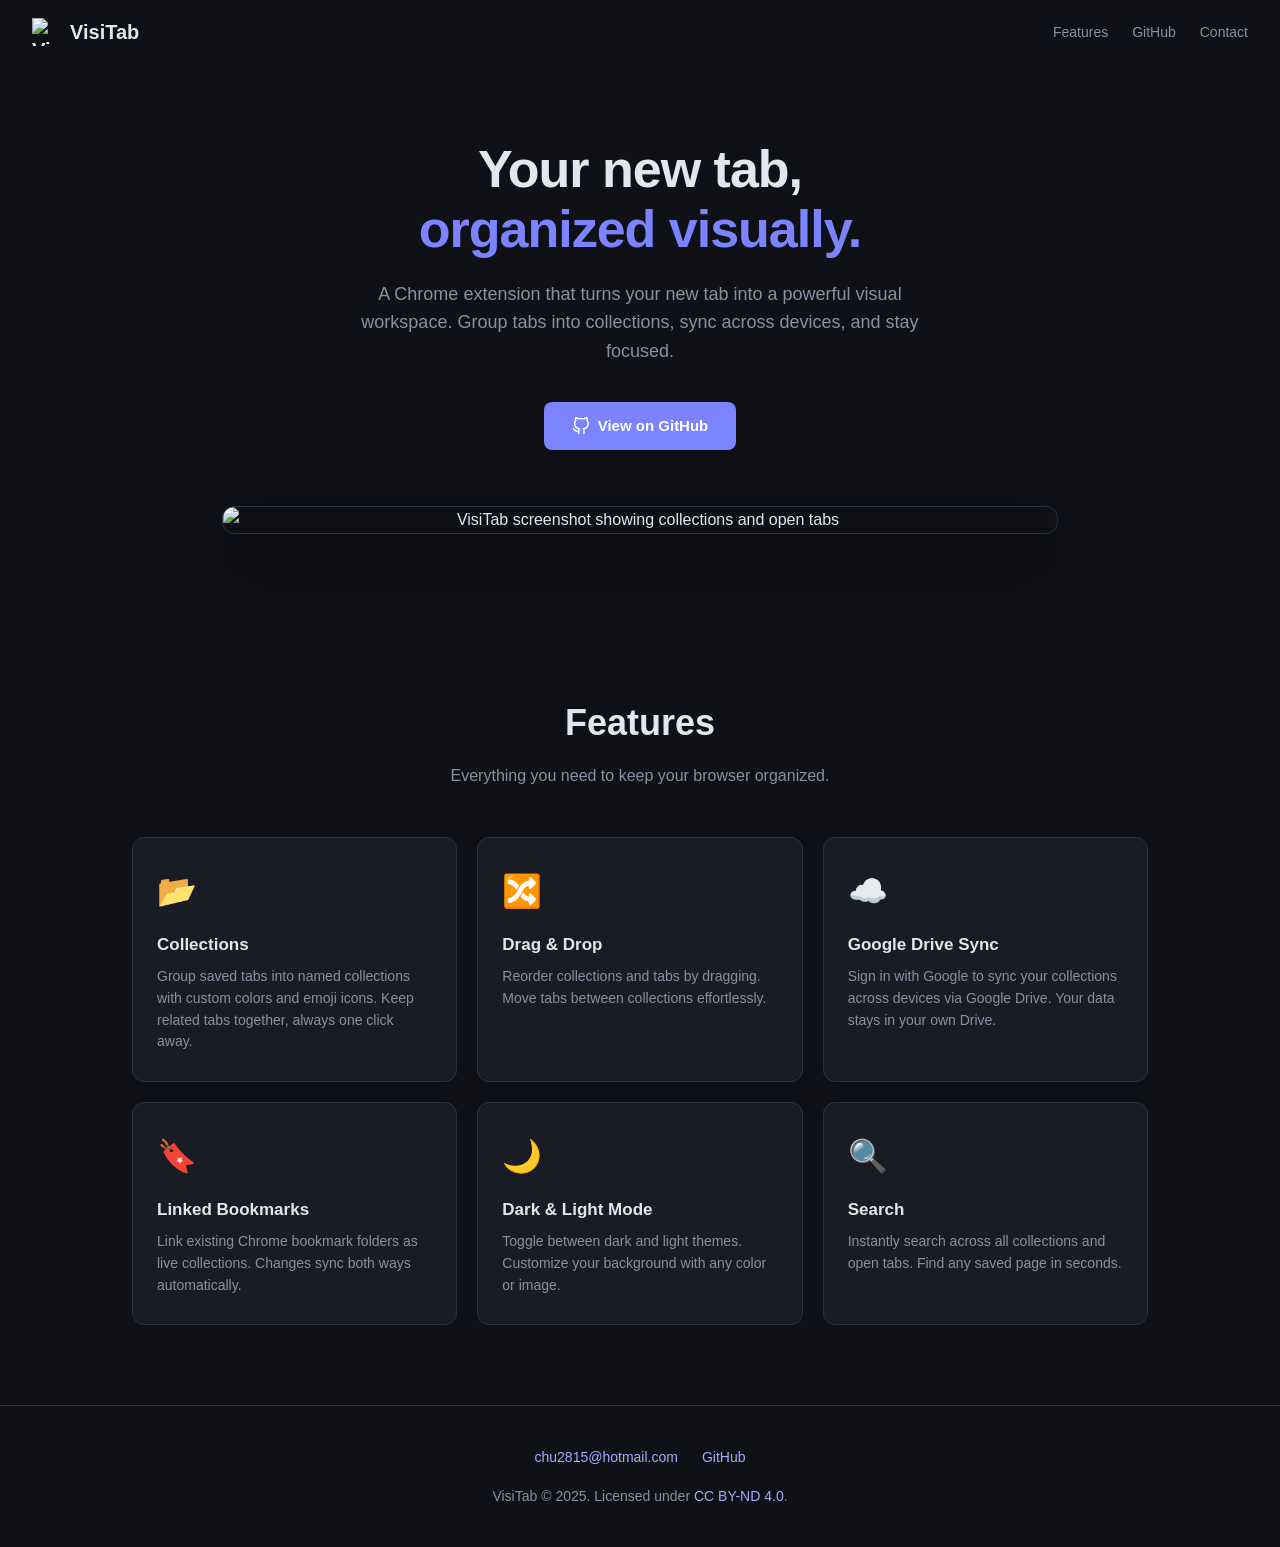
==== site/index.html @ c63e7bf8 "feat: update saveUIState to include linked collections and add index.html for main page layout" ====
<!DOCTYPE html>
<html lang="en">
<head>
  <meta charset="UTF-8">
  <meta name="viewport" content="width=device-width, initial-scale=1.0">
  <title>VisiTab — Visual Tab Manager for Chrome</title>
  <meta name="description" content="A Chrome extension that replaces your new tab page with a visual tab manager. Organize tabs into collections, sync with Google Drive, and customize your workspace.">
  <link rel="icon" type="image/png" href="../icons/icon48.png">
  <style>
    *, *::before, *::after { margin: 0; padding: 0; box-sizing: border-box; }

    :root {
      --bg: #0f1117;
      --bg-card: #1a1c25;
      --bg-card-hover: #22252f;
      --text: #e4e6ed;
      --text-muted: #8b8fa3;
      --accent: #7c83ff;
      --accent-light: #a5aaff;
      --radius: 12px;
    }

    body {
      font-family: -apple-system, BlinkMacSystemFont, 'Segoe UI', Roboto, Helvetica, Arial, sans-serif;
      background: var(--bg);
      color: var(--text);
      line-height: 1.6;
      -webkit-font-smoothing: antialiased;
    }

    /* --- Nav --- */
    nav {
      position: fixed;
      top: 0;
      width: 100%;
      padding: 16px 32px;
      display: flex;
      align-items: center;
      justify-content: space-between;
      background: rgba(15, 17, 23, .85);
      backdrop-filter: blur(12px);
      z-index: 100;
    }
    .nav-brand {
      display: flex;
      align-items: center;
      gap: 10px;
      font-size: 20px;
      font-weight: 700;
      color: var(--text);
      text-decoration: none;
    }
    .nav-brand img { width: 28px; height: 28px; }
    .nav-links { display: flex; gap: 24px; }
    .nav-links a {
      color: var(--text-muted);
      text-decoration: none;
      font-size: 14px;
      transition: color .2s;
    }
    .nav-links a:hover { color: var(--text); }

    /* --- Hero --- */
    .hero {
      padding: 140px 32px 80px;
      text-align: center;
      max-width: 900px;
      margin: 0 auto;
    }
    .hero h1 {
      font-size: 52px;
      font-weight: 800;
      line-height: 1.15;
      letter-spacing: -1px;
      margin-bottom: 20px;
    }
    .hero h1 span { color: var(--accent); }
    .hero p {
      font-size: 18px;
      color: var(--text-muted);
      max-width: 600px;
      margin: 0 auto 36px;
    }
    .hero-buttons {
      display: flex;
      gap: 14px;
      justify-content: center;
      flex-wrap: wrap;
    }
    .btn {
      display: inline-flex;
      align-items: center;
      gap: 8px;
      padding: 12px 28px;
      border-radius: 8px;
      font-size: 15px;
      font-weight: 600;
      text-decoration: none;
      transition: transform .15s, box-shadow .15s;
    }
    .btn:hover { transform: translateY(-2px); }
    .btn-primary {
      background: var(--accent);
      color: #fff;
    }
    .btn-primary:hover { box-shadow: 0 6px 24px rgba(124, 131, 255, .35); }
    .btn-secondary {
      background: var(--bg-card);
      color: var(--text);
      border: 1px solid #2e3140;
    }
    .btn-secondary:hover { background: var(--bg-card-hover); }

    .hero-screenshot {
      margin-top: 56px;
      border-radius: var(--radius);
      border: 1px solid #2e3140;
      overflow: hidden;
      box-shadow: 0 24px 80px rgba(0, 0, 0, .5);
    }
    .hero-screenshot img {
      width: 100%;
      display: block;
    }

    /* --- Features --- */
    .features {
      padding: 80px 32px;
      max-width: 1080px;
      margin: 0 auto;
    }
    .features h2 {
      text-align: center;
      font-size: 36px;
      font-weight: 700;
      margin-bottom: 12px;
    }
    .features > p {
      text-align: center;
      color: var(--text-muted);
      margin-bottom: 48px;
      font-size: 16px;
    }
    .features-grid {
      display: grid;
      grid-template-columns: repeat(3, 1fr);
      gap: 20px;
    }
    .feature-card {
      background: var(--bg-card);
      border: 1px solid #2e3140;
      border-radius: var(--radius);
      padding: 28px 24px;
      transition: border-color .2s, transform .2s;
    }
    .feature-card:hover {
      border-color: var(--accent);
      transform: translateY(-4px);
    }
    .feature-icon {
      font-size: 32px;
      margin-bottom: 14px;
      display: block;
    }
    .feature-card h3 {
      font-size: 17px;
      font-weight: 600;
      margin-bottom: 8px;
    }
    .feature-card p {
      font-size: 14px;
      color: var(--text-muted);
      line-height: 1.55;
    }

    /* --- Footer --- */
    footer {
      border-top: 1px solid #2e3140;
      padding: 40px 32px;
      text-align: center;
      color: var(--text-muted);
      font-size: 14px;
    }
    footer a {
      color: var(--accent-light);
      text-decoration: none;
    }
    footer a:hover { text-decoration: underline; }
    .footer-links {
      display: flex;
      gap: 24px;
      justify-content: center;
      margin-bottom: 16px;
    }

    /* --- Responsive --- */
    @media (max-width: 768px) {
      nav { padding: 14px 20px; }
      .hero { padding: 120px 20px 60px; }
      .hero h1 { font-size: 32px; }
      .hero p { font-size: 16px; }
      .features { padding: 60px 20px; }
      .features h2 { font-size: 28px; }
      .features-grid {
        grid-template-columns: 1fr;
        gap: 14px;
      }
      .hero-buttons { flex-direction: column; align-items: center; }
      footer { padding: 32px 20px; }
      .footer-links { flex-direction: column; gap: 12px; }
    }

    @media (min-width: 769px) and (max-width: 1024px) {
      .features-grid {
        grid-template-columns: repeat(2, 1fr);
      }
    }
  </style>
</head>
<body>

  <!-- Nav -->
  <nav>
    <a href="#" class="nav-brand">
      <img src="../icons/icon48.png" alt="VisiTab icon">
      VisiTab
    </a>
    <div class="nav-links">
      <a href="#features">Features</a>
      <a href="https://github.com/ianccy/VisiTab" target="_blank" rel="noopener">GitHub</a>
      <a href="#contact">Contact</a>
    </div>
  </nav>

  <!-- Hero -->
  <section class="hero">
    <h1>Your new tab,<br><span>organized visually.</span></h1>
    <p>A Chrome extension that turns your new tab into a powerful visual workspace. Group tabs into collections, sync across devices, and stay focused.</p>
    <div class="hero-buttons">
      <a href="https://github.com/ianccy/VisiTab" class="btn btn-primary" target="_blank" rel="noopener">
        <svg width="18" height="18" viewBox="0 0 24 24" fill="none" stroke="currentColor" stroke-width="2" stroke-linecap="round" stroke-linejoin="round"><path d="M9 19c-5 1.5-5-2.5-7-3m14 6v-3.87a3.37 3.37 0 0 0-.94-2.61c3.14-.35 6.44-1.54 6.44-7A5.44 5.44 0 0 0 20 4.77 5.07 5.07 0 0 0 19.91 1S18.73.65 16 2.48a13.38 13.38 0 0 0-7 0C6.27.65 5.09 1 5.09 1A5.07 5.07 0 0 0 5 4.77a5.44 5.44 0 0 0-1.5 3.78c0 5.42 3.3 6.61 6.44 7A3.37 3.37 0 0 0 9 18.13V22"/></svg>
        View on GitHub
      </a>
    </div>
    <div class="hero-screenshot">
      <img src="../images/demo.png" alt="VisiTab screenshot showing collections and open tabs">
    </div>
  </section>

  <!-- Features -->
  <section class="features" id="features">
    <h2>Features</h2>
    <p>Everything you need to keep your browser organized.</p>
    <div class="features-grid">
      <div class="feature-card">
        <span class="feature-icon">&#x1F4C2;</span>
        <h3>Collections</h3>
        <p>Group saved tabs into named collections with custom colors and emoji icons. Keep related tabs together, always one click away.</p>
      </div>
      <div class="feature-card">
        <span class="feature-icon">&#x1F500;</span>
        <h3>Drag &amp; Drop</h3>
        <p>Reorder collections and tabs by dragging. Move tabs between collections effortlessly.</p>
      </div>
      <div class="feature-card">
        <span class="feature-icon">&#x2601;&#xFE0F;</span>
        <h3>Google Drive Sync</h3>
        <p>Sign in with Google to sync your collections across devices via Google Drive. Your data stays in your own Drive.</p>
      </div>
      <div class="feature-card">
        <span class="feature-icon">&#x1F516;</span>
        <h3>Linked Bookmarks</h3>
        <p>Link existing Chrome bookmark folders as live collections. Changes sync both ways automatically.</p>
      </div>
      <div class="feature-card">
        <span class="feature-icon">&#x1F319;</span>
        <h3>Dark &amp; Light Mode</h3>
        <p>Toggle between dark and light themes. Customize your background with any color or image.</p>
      </div>
      <div class="feature-card">
        <span class="feature-icon">&#x1F50D;</span>
        <h3>Search</h3>
        <p>Instantly search across all collections and open tabs. Find any saved page in seconds.</p>
      </div>
    </div>
  </section>

  <!-- Footer -->
  <footer id="contact">
    <div class="footer-links">
      <a href="mailto:chu2815@hotmail.com">chu2815@hotmail.com</a>
      <a href="https://github.com/ianccy/VisiTab" target="_blank" rel="noopener">GitHub</a>
    </div>
    <p>VisiTab &copy; 2025. Licensed under <a href="https://creativecommons.org/licenses/by-nd/4.0/" target="_blank" rel="noopener">CC BY-ND 4.0</a>.</p>
  </footer>

</body>
</html>
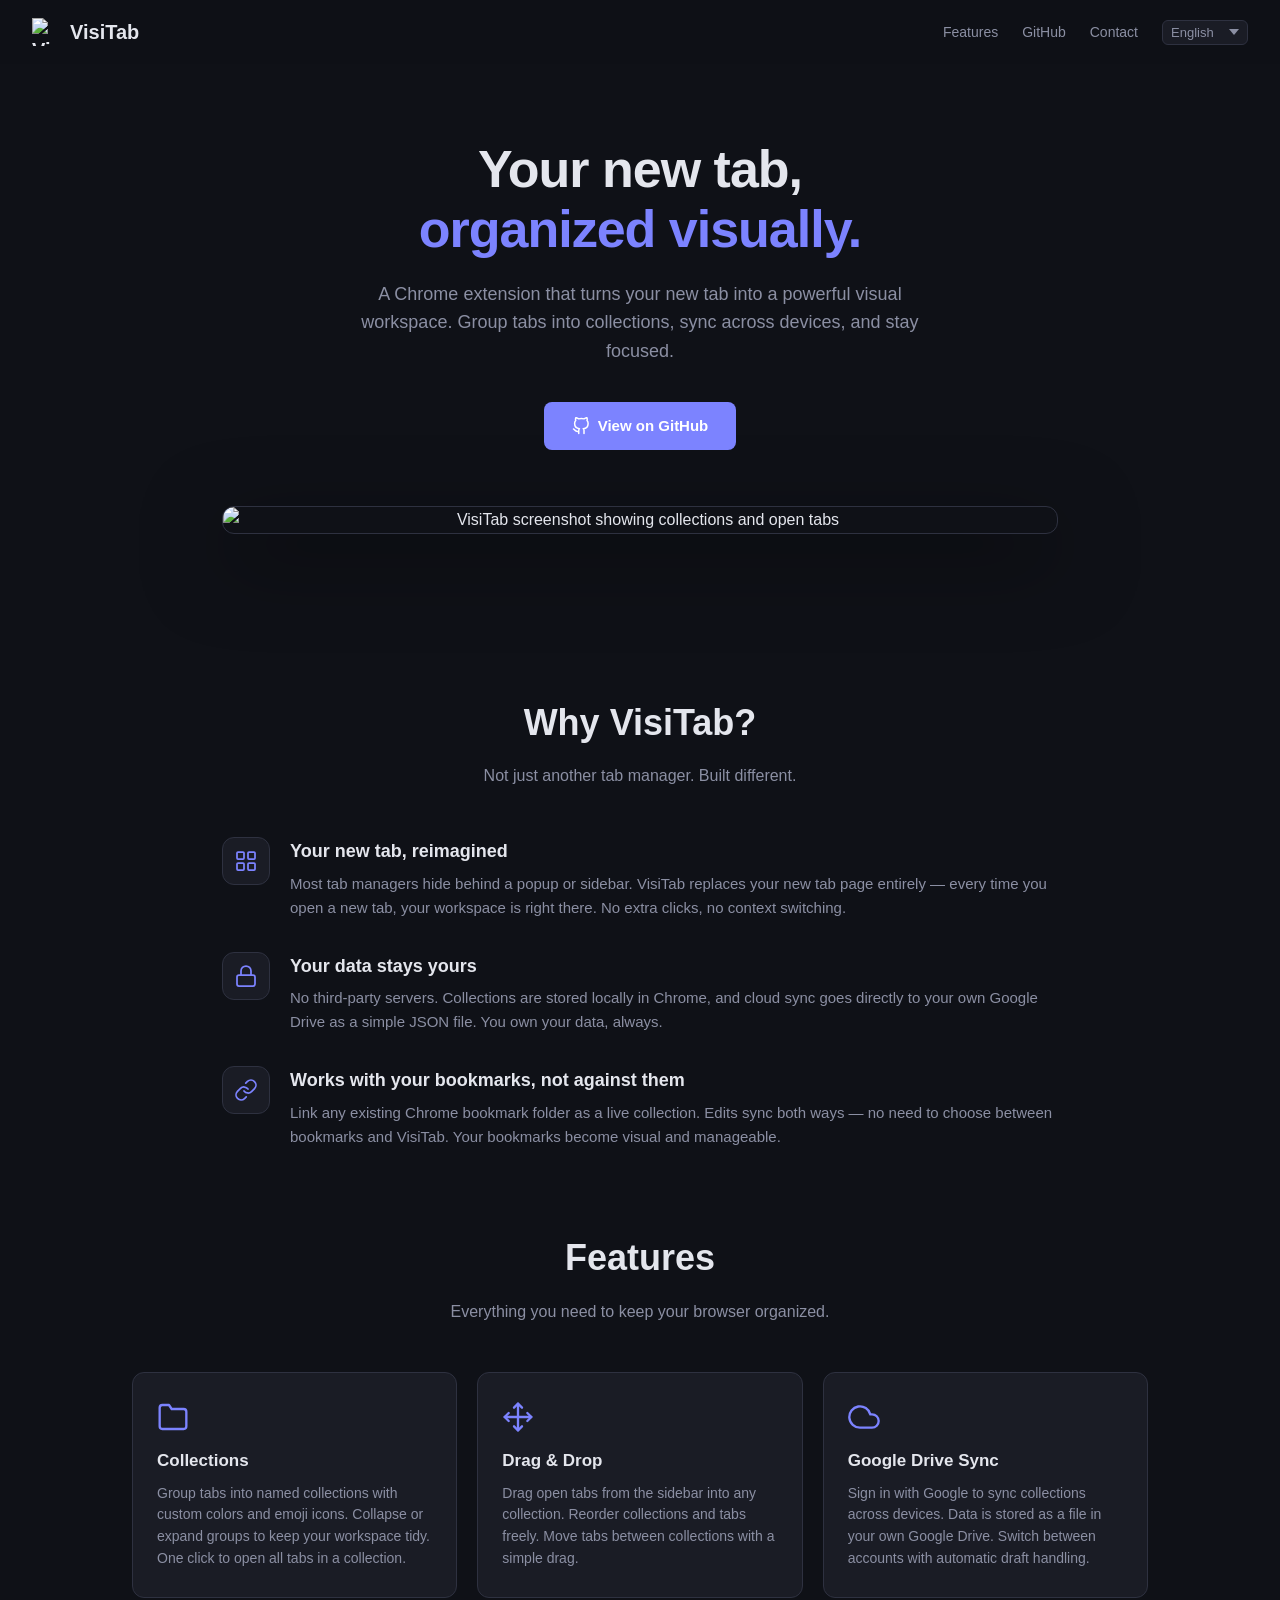
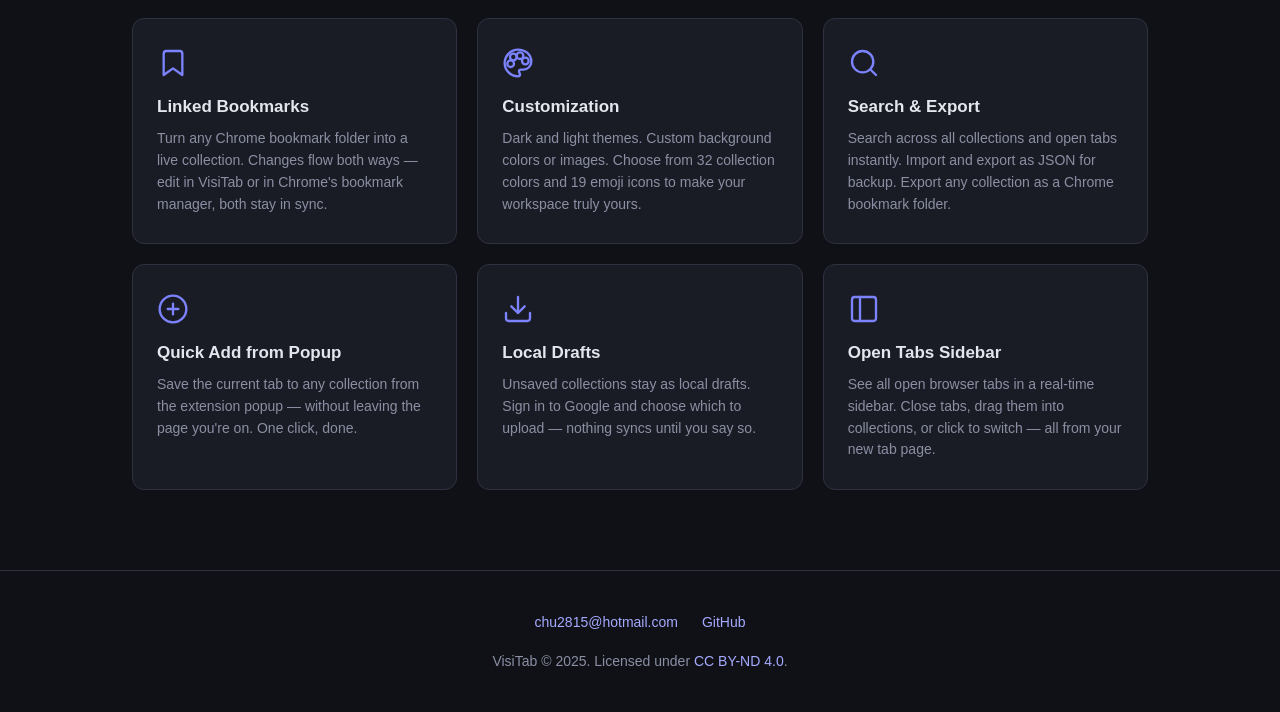
==== commit 8fe19a00: "feat: add Japanese language support and enhance multilingual interface" ====
--- a/site/index.html
+++ b/site/index.html
@@ -51,7 +51,7 @@
       text-decoration: none;
     }
     .nav-brand img { width: 28px; height: 28px; }
-    .nav-links { display: flex; gap: 24px; }
+    .nav-links { display: flex; gap: 24px; align-items: center; }
     .nav-links a {
       color: var(--text-muted);
       text-decoration: none;
@@ -59,6 +59,24 @@
       transition: color .2s;
     }
     .nav-links a:hover { color: var(--text); }
+    .lang-select {
+      background: var(--bg-card);
+      border: 1px solid #2e3140;
+      color: var(--text-muted);
+      padding: 4px 8px;
+      border-radius: 6px;
+      font-size: 13px;
+      cursor: pointer;
+      transition: border-color .2s, color .2s;
+      appearance: none;
+      -webkit-appearance: none;
+      background-image: url("data:image/svg+xml,%3Csvg xmlns='http://www.w3.org/2000/svg' width='10' height='6'%3E%3Cpath d='M0 0l5 6 5-6z' fill='%238b8fa3'/%3E%3C/svg%3E");
+      background-repeat: no-repeat;
+      background-position: right 8px center;
+      padding-right: 24px;
+    }
+    .lang-select:hover { border-color: var(--accent); color: var(--text); }
+    .lang-select option { background: var(--bg-card); color: var(--text); }
 
     /* --- Hero --- */
     .hero {
@@ -104,12 +122,6 @@
       color: #fff;
     }
     .btn-primary:hover { box-shadow: 0 6px 24px rgba(124, 131, 255, .35); }
-    .btn-secondary {
-      background: var(--bg-card);
-      color: var(--text);
-      border: 1px solid #2e3140;
-    }
-    .btn-secondary:hover { background: var(--bg-card-hover); }
 
     .hero-screenshot {
       margin-top: 56px;
@@ -123,6 +135,57 @@
       display: block;
     }
 
+    /* --- Why --- */
+    .why {
+      padding: 80px 32px 0;
+      max-width: 900px;
+      margin: 0 auto;
+    }
+    .why h2 {
+      text-align: center;
+      font-size: 36px;
+      font-weight: 700;
+      margin-bottom: 12px;
+    }
+    .why > p.subtitle {
+      text-align: center;
+      color: var(--text-muted);
+      margin-bottom: 48px;
+      font-size: 16px;
+    }
+    .why-list {
+      display: flex;
+      flex-direction: column;
+      gap: 32px;
+    }
+    .why-item {
+      display: flex;
+      gap: 20px;
+      align-items: flex-start;
+    }
+    .why-icon {
+      flex-shrink: 0;
+      width: 48px;
+      height: 48px;
+      border-radius: 12px;
+      background: var(--bg-card);
+      border: 1px solid #2e3140;
+      display: flex;
+      align-items: center;
+      justify-content: center;
+    }
+    .why-icon svg { width: 24px; height: 24px; stroke: var(--accent); fill: none; stroke-width: 1.75; stroke-linecap: round; stroke-linejoin: round; }
+    .why-item h3 {
+      font-size: 18px;
+      font-weight: 600;
+      margin-bottom: 6px;
+    }
+    .why-item p {
+      font-size: 15px;
+      color: var(--text-muted);
+      line-height: 1.6;
+    }
+
     /* --- Features --- */
     .features {
       padding: 80px 32px;
@@ -158,10 +221,12 @@
       transform: translateY(-4px);
     }
     .feature-icon {
-      font-size: 32px;
+      display: block;
       margin-bottom: 14px;
-      display: block;
-    }
+      width: 32px;
+      height: 32px;
+    }
+    .feature-icon svg { width: 32px; height: 32px; stroke: var(--accent); fill: none; stroke-width: 1.75; stroke-linecap: round; stroke-linejoin: round; }
     .feature-card h3 {
       font-size: 17px;
       font-weight: 600;
@@ -199,6 +264,8 @@
       .hero { padding: 120px 20px 60px; }
       .hero h1 { font-size: 32px; }
       .hero p { font-size: 16px; }
+      .why { padding: 60px 20px 0; }
+      .why h2 { font-size: 28px; }
       .features { padding: 60px 20px; }
       .features h2 { font-size: 28px; }
       .features-grid {
@@ -226,20 +293,25 @@
       VisiTab
     </a>
     <div class="nav-links">
-      <a href="#features">Features</a>
+      <a href="#features" data-i18n="navFeatures">Features</a>
       <a href="https://github.com/ianccy/VisiTab" target="_blank" rel="noopener">GitHub</a>
-      <a href="#contact">Contact</a>
+      <a href="#contact" data-i18n="navContact">Contact</a>
+      <select class="lang-select" id="lang-select">
+        <option value="en">English</option>
+        <option value="zh-TW">繁體中文</option>
+        <option value="ja">日本語</option>
+      </select>
     </div>
   </nav>
 
   <!-- Hero -->
   <section class="hero">
-    <h1>Your new tab,<br><span>organized visually.</span></h1>
-    <p>A Chrome extension that turns your new tab into a powerful visual workspace. Group tabs into collections, sync across devices, and stay focused.</p>
+    <h1 data-i18n-html="heroTitle">Your new tab,<br><span>organized visually.</span></h1>
+    <p data-i18n="heroDesc">A Chrome extension that turns your new tab into a powerful visual workspace. Group tabs into collections, sync across devices, and stay focused.</p>
     <div class="hero-buttons">
       <a href="https://github.com/ianccy/VisiTab" class="btn btn-primary" target="_blank" rel="noopener">
         <svg width="18" height="18" viewBox="0 0 24 24" fill="none" stroke="currentColor" stroke-width="2" stroke-linecap="round" stroke-linejoin="round"><path d="M9 19c-5 1.5-5-2.5-7-3m14 6v-3.87a3.37 3.37 0 0 0-.94-2.61c3.14-.35 6.44-1.54 6.44-7A5.44 5.44 0 0 0 20 4.77 5.07 5.07 0 0 0 19.91 1S18.73.65 16 2.48a13.38 13.38 0 0 0-7 0C6.27.65 5.09 1 5.09 1A5.07 5.07 0 0 0 5 4.77a5.44 5.44 0 0 0-1.5 3.78c0 5.42 3.3 6.61 6.44 7A3.37 3.37 0 0 0 9 18.13V22"/></svg>
-        View on GitHub
+        <span data-i18n="heroBtn">View on GitHub</span>
       </a>
     </div>
     <div class="hero-screenshot">
@@ -247,40 +319,84 @@
     </div>
   </section>
 
+  <!-- Why VisiTab -->
+  <section class="why" id="why">
+    <h2 data-i18n="whyTitle">Why VisiTab?</h2>
+    <p class="subtitle" data-i18n="whySubtitle">Not just another tab manager. Built different.</p>
+    <div class="why-list">
+      <div class="why-item">
+        <div class="why-icon"><svg viewBox="0 0 24 24"><rect x="3" y="3" width="7" height="7" rx="1"/><rect x="14" y="3" width="7" height="7" rx="1"/><rect x="3" y="14" width="7" height="7" rx="1"/><rect x="14" y="14" width="7" height="7" rx="1"/></svg></div>
+        <div>
+          <h3 data-i18n="why1Title">Your new tab, reimagined</h3>
+          <p data-i18n="why1Desc">Most tab managers hide behind a popup or sidebar. VisiTab replaces your new tab page entirely &mdash; every time you open a new tab, your workspace is right there. No extra clicks, no context switching.</p>
+        </div>
+      </div>
+      <div class="why-item">
+        <div class="why-icon"><svg viewBox="0 0 24 24"><rect x="3" y="11" width="18" height="11" rx="2"/><path d="M7 11V7a5 5 0 0 1 10 0v4"/></svg></div>
+        <div>
+          <h3 data-i18n="why2Title">Your data stays yours</h3>
+          <p data-i18n="why2Desc">No third-party servers. Collections are stored locally in Chrome, and cloud sync goes directly to your own Google Drive as a simple JSON file. You own your data, always.</p>
+        </div>
+      </div>
+      <div class="why-item">
+        <div class="why-icon"><svg viewBox="0 0 24 24"><path d="M10 13a5 5 0 0 0 7.54.54l3-3a5 5 0 0 0-7.07-7.07l-1.72 1.71"/><path d="M14 11a5 5 0 0 0-7.54-.54l-3 3a5 5 0 0 0 7.07 7.07l1.71-1.71"/></svg></div>
+        <div>
+          <h3 data-i18n="why3Title">Works with your bookmarks, not against them</h3>
+          <p data-i18n="why3Desc">Link any existing Chrome bookmark folder as a live collection. Edits sync both ways &mdash; no need to choose between bookmarks and VisiTab. Your bookmarks become visual and manageable.</p>
+        </div>
+      </div>
+    </div>
+  </section>
+
   <!-- Features -->
   <section class="features" id="features">
-    <h2>Features</h2>
-    <p>Everything you need to keep your browser organized.</p>
+    <h2 data-i18n="featuresTitle">Features</h2>
+    <p data-i18n="featuresSubtitle">Everything you need to keep your browser organized.</p>
     <div class="features-grid">
       <div class="feature-card">
-        <span class="feature-icon">&#x1F4C2;</span>
-        <h3>Collections</h3>
-        <p>Group saved tabs into named collections with custom colors and emoji icons. Keep related tabs together, always one click away.</p>
-      </div>
-      <div class="feature-card">
-        <span class="feature-icon">&#x1F500;</span>
-        <h3>Drag &amp; Drop</h3>
-        <p>Reorder collections and tabs by dragging. Move tabs between collections effortlessly.</p>
-      </div>
-      <div class="feature-card">
-        <span class="feature-icon">&#x2601;&#xFE0F;</span>
-        <h3>Google Drive Sync</h3>
-        <p>Sign in with Google to sync your collections across devices via Google Drive. Your data stays in your own Drive.</p>
-      </div>
-      <div class="feature-card">
-        <span class="feature-icon">&#x1F516;</span>
-        <h3>Linked Bookmarks</h3>
-        <p>Link existing Chrome bookmark folders as live collections. Changes sync both ways automatically.</p>
-      </div>
-      <div class="feature-card">
-        <span class="feature-icon">&#x1F319;</span>
-        <h3>Dark &amp; Light Mode</h3>
-        <p>Toggle between dark and light themes. Customize your background with any color or image.</p>
-      </div>
-      <div class="feature-card">
-        <span class="feature-icon">&#x1F50D;</span>
-        <h3>Search</h3>
-        <p>Instantly search across all collections and open tabs. Find any saved page in seconds.</p>
+        <span class="feature-icon"><svg viewBox="0 0 24 24"><path d="M22 19a2 2 0 0 1-2 2H4a2 2 0 0 1-2-2V5a2 2 0 0 1 2-2h5l2 3h9a2 2 0 0 1 2 2z"/></svg></span>
+        <h3 data-i18n="f1Title">Collections</h3>
+        <p data-i18n="f1Desc">Group tabs into named collections with custom colors and emoji icons. Collapse or expand groups to keep your workspace tidy. One click to open all tabs in a collection.</p>
+      </div>
+      <div class="feature-card">
+        <span class="feature-icon"><svg viewBox="0 0 24 24"><polyline points="5 9 2 12 5 15"/><polyline points="9 5 12 2 15 5"/><polyline points="15 19 12 22 9 19"/><polyline points="19 9 22 12 19 15"/><line x1="2" y1="12" x2="22" y2="12"/><line x1="12" y1="2" x2="12" y2="22"/></svg></span>
+        <h3 data-i18n="f2Title">Drag &amp; Drop</h3>
+        <p data-i18n="f2Desc">Drag open tabs from the sidebar into any collection. Reorder collections and tabs freely. Move tabs between collections with a simple drag.</p>
+      </div>
+      <div class="feature-card">
+        <span class="feature-icon"><svg viewBox="0 0 24 24"><path d="M18 10h-1.26A8 8 0 1 0 9 20h9a5 5 0 0 0 0-10z"/></svg></span>
+        <h3 data-i18n="f3Title">Google Drive Sync</h3>
+        <p data-i18n="f3Desc">Sign in with Google to sync collections across devices. Data is stored as a file in your own Google Drive. Switch between accounts with automatic draft handling.</p>
+      </div>
+      <div class="feature-card">
+        <span class="feature-icon"><svg viewBox="0 0 24 24"><path d="M19 21l-7-5-7 5V5a2 2 0 0 1 2-2h10a2 2 0 0 1 2 2z"/></svg></span>
+        <h3 data-i18n="f4Title">Linked Bookmarks</h3>
+        <p data-i18n="f4Desc">Turn any Chrome bookmark folder into a live collection. Changes flow both ways &mdash; edit in VisiTab or in Chrome's bookmark manager, both stay in sync.</p>
+      </div>
+      <div class="feature-card">
+        <span class="feature-icon"><svg viewBox="0 0 24 24"><circle cx="13.5" cy="6.5" r="2.5"/><circle cx="17.5" cy="10.5" r="2.5"/><circle cx="8.5" cy="7.5" r="2.5"/><circle cx="6.5" cy="12.5" r="2.5"/><path d="M12 2C6.5 2 2 6.5 2 12s4.5 10 10 10c.93 0 1.5-.67 1.5-1.5 0-.39-.15-.74-.39-1.04-.23-.29-.38-.63-.38-1.04 0-.83.67-1.5 1.5-1.5H16c3.31 0 6-2.69 6-6 0-5.17-4.49-9-10-9z"/></svg></span>
+        <h3 data-i18n="f5Title">Customization</h3>
+        <p data-i18n="f5Desc">Dark and light themes. Custom background colors or images. Choose from 32 collection colors and 19 emoji icons to make your workspace truly yours.</p>
+      </div>
+      <div class="feature-card">
+        <span class="feature-icon"><svg viewBox="0 0 24 24"><circle cx="11" cy="11" r="8"/><line x1="21" y1="21" x2="16.65" y2="16.65"/></svg></span>
+        <h3 data-i18n="f6Title">Search &amp; Export</h3>
+        <p data-i18n="f6Desc">Search across all collections and open tabs instantly. Import and export as JSON for backup. Export any collection as a Chrome bookmark folder.</p>
+      </div>
+      <div class="feature-card">
+        <span class="feature-icon"><svg viewBox="0 0 24 24"><circle cx="12" cy="12" r="10"/><line x1="12" y1="8" x2="12" y2="16"/><line x1="8" y1="12" x2="16" y2="12"/></svg></span>
+        <h3 data-i18n="f7Title">Quick Add from Popup</h3>
+        <p data-i18n="f7Desc">Save the current tab to any collection from the extension popup &mdash; without leaving the page you're on. One click, done.</p>
+      </div>
+      <div class="feature-card">
+        <span class="feature-icon"><svg viewBox="0 0 24 24"><path d="M21 15v4a2 2 0 0 1-2 2H5a2 2 0 0 1-2-2v-4"/><polyline points="7 10 12 15 17 10"/><line x1="12" y1="15" x2="12" y2="3"/></svg></span>
+        <h3 data-i18n="f8Title">Local Drafts</h3>
+        <p data-i18n="f8Desc">Unsaved collections stay as local drafts. Sign in to Google and choose which to upload &mdash; nothing syncs until you say so.</p>
+      </div>
+      <div class="feature-card">
+        <span class="feature-icon"><svg viewBox="0 0 24 24"><rect x="3" y="3" width="18" height="18" rx="2"/><line x1="9" y1="3" x2="9" y2="21"/></svg></span>
+        <h3 data-i18n="f9Title">Open Tabs Sidebar</h3>
+        <p data-i18n="f9Desc">See all open browser tabs in a real-time sidebar. Close tabs, drag them into collections, or click to switch &mdash; all from your new tab page.</p>
       </div>
     </div>
   </section>
@@ -291,8 +407,150 @@
       <a href="mailto:chu2815@hotmail.com">chu2815@hotmail.com</a>
       <a href="https://github.com/ianccy/VisiTab" target="_blank" rel="noopener">GitHub</a>
     </div>
-    <p>VisiTab &copy; 2025. Licensed under <a href="https://creativecommons.org/licenses/by-nd/4.0/" target="_blank" rel="noopener">CC BY-ND 4.0</a>.</p>
+    <p data-i18n-html="footerLicense">VisiTab &copy; 2025. Licensed under <a href="https://creativecommons.org/licenses/by-nd/4.0/" target="_blank" rel="noopener">CC BY-ND 4.0</a>.</p>
   </footer>
+
+  <script>
+    const i18n = {
+      en: {
+        navFeatures: 'Features',
+        navContact: 'Contact',
+        heroTitle: 'Your new tab,<br><span>organized visually.</span>',
+        heroDesc: 'A Chrome extension that turns your new tab into a powerful visual workspace. Group tabs into collections, sync across devices, and stay focused.',
+        heroBtn: 'View on GitHub',
+        whyTitle: 'Why VisiTab?',
+        whySubtitle: 'Not just another tab manager. Built different.',
+        why1Title: 'Your new tab, reimagined',
+        why1Desc: 'Most tab managers hide behind a popup or sidebar. VisiTab replaces your new tab page entirely \u2014 every time you open a new tab, your workspace is right there. No extra clicks, no context switching.',
+        why2Title: 'Your data stays yours',
+        why2Desc: 'No third-party servers. Collections are stored locally in Chrome, and cloud sync goes directly to your own Google Drive as a simple JSON file. You own your data, always.',
+        why3Title: 'Works with your bookmarks, not against them',
+        why3Desc: 'Link any existing Chrome bookmark folder as a live collection. Edits sync both ways \u2014 no need to choose between bookmarks and VisiTab. Your bookmarks become visual and manageable.',
+        why4Title: 'Multilingual interface',
+        why4Desc: 'Full support for English, Traditional Chinese, and Japanese. Switch languages anytime from the settings menu \u2014 every label, button, and message is translated.',
+        featuresTitle: 'Features',
+        featuresSubtitle: 'Everything you need to keep your browser organized.',
+        f1Title: 'Collections',
+        f1Desc: 'Group tabs into named collections with custom colors and emoji icons. Collapse or expand groups to keep your workspace tidy. One click to open all tabs in a collection.',
+        f2Title: 'Drag & Drop',
+        f2Desc: 'Drag open tabs from the sidebar into any collection. Reorder collections and tabs freely. Move tabs between collections with a simple drag.',
+        f3Title: 'Google Drive Sync',
+        f3Desc: 'Sign in with Google to sync collections across devices. Data is stored as a file in your own Google Drive. Switch between accounts with automatic draft handling.',
+        f4Title: 'Linked Bookmarks',
+        f4Desc: 'Turn any Chrome bookmark folder into a live collection. Changes flow both ways \u2014 edit in VisiTab or in Chrome\'s bookmark manager, both stay in sync.',
+        f5Title: 'Customization',
+        f5Desc: 'Dark and light themes. Custom background colors or images. Choose from 32 collection colors and 19 emoji icons to make your workspace truly yours.',
+        f6Title: 'Search & Export',
+        f6Desc: 'Search across all collections and open tabs instantly. Import and export as JSON for backup. Export any collection as a Chrome bookmark folder.',
+        f7Title: 'Quick Add from Popup',
+        f7Desc: 'Save the current tab to any collection from the extension popup \u2014 without leaving the page you\'re on. One click, done.',
+        f8Title: 'Local Drafts',
+        f8Desc: 'Unsaved collections stay as local drafts. Sign in to Google and choose which to upload \u2014 nothing syncs until you say so.',
+        f9Title: 'Open Tabs Sidebar',
+        f9Desc: 'See all open browser tabs in a real-time sidebar. Close tabs, drag them into collections, or click to switch \u2014 all from your new tab page.',
+        footerLicense: 'VisiTab &copy; 2025. Licensed under <a href="https://creativecommons.org/licenses/by-nd/4.0/" target="_blank" rel="noopener">CC BY-ND 4.0</a>.',
+      },
+      'zh-TW': {
+        navFeatures: '功能介紹',
+        navContact: '聯絡我們',
+        heroTitle: '你的新分頁，<br><span>視覺化管理。</span>',
+        heroDesc: '一款 Chrome 擴充功能，將新分頁變成強大的視覺化工作空間。分頁分組收藏、跨裝置同步，讓你專注於重要的事。',
+        heroBtn: '前往 GitHub',
+        whyTitle: '為什麼選擇 VisiTab？',
+        whySubtitle: '不只是分頁管理工具，而是全新的工作方式。',
+        why1Title: '重新定義新分頁',
+        why1Desc: '大多數分頁管理工具藏在彈出視窗或側邊欄。VisiTab 直接取代你的新分頁 \u2014 每次開新分頁，工作空間就在眼前，不需要額外點擊。',
+        why2Title: '你的資料，由你掌控',
+        why2Desc: '沒有第三方伺服器。收藏存在 Chrome 本機，雲端同步直接連到你自己的 Google 雲端硬碟，以 JSON 檔案儲存。資料永遠屬於你。',
+        why3Title: '與書籤協作，而非取代',
+        why3Desc: '將任何 Chrome 書籤資料夾連結為即時收藏。雙向同步 \u2014 在 VisiTab 或書籤管理員中編輯都會同步更新。讓書籤變得直覺好管理。',
+        why4Title: '多語系介面',
+        why4Desc: '完整支援英文、繁體中文與日文。隨時從設定選單切換語言 \u2014 所有標籤、按鈕與訊息都已翻譯。',
+        featuresTitle: '功能介紹',
+        featuresSubtitle: '管理瀏覽器所需的一切功能。',
+        f1Title: '分類收藏',
+        f1Desc: '將分頁分組收藏，支援自訂顏色與 emoji 圖示。可收合或展開群組，一鍵開啟收藏中的所有分頁。',
+        f2Title: '拖放排序',
+        f2Desc: '從側邊欄拖曳開啟的分頁到任何收藏。自由重新排列收藏與分頁，輕鬆在收藏間移動分頁。',
+        f3Title: 'Google 雲端同步',
+        f3Desc: '登入 Google 帳號即可跨裝置同步收藏。資料以檔案形式儲存在你自己的 Google 雲端硬碟，支援帳號切換與草稿處理。',
+        f4Title: '連結書籤資料夾',
+        f4Desc: '將任何 Chrome 書籤資料夾轉為即時收藏。雙向同步 \u2014 在 VisiTab 或 Chrome 書籤管理員編輯，兩邊都會更新。',
+        f5Title: '個人化自訂',
+        f5Desc: '深色與淺色主題切換。自訂背景顏色或圖片。32 種收藏顏色與 19 個 emoji 圖示，打造專屬工作空間。',
+        f6Title: '搜尋與匯出',
+        f6Desc: '即時搜尋所有收藏與開啟的分頁。支援 JSON 匯入匯出備份，也可將收藏匯出為 Chrome 書籤資料夾。',
+        f7Title: '快速收藏（Popup）',
+        f7Desc: '透過擴充功能彈出視窗，一鍵將當前分頁加入任何收藏 \u2014 不需離開正在瀏覽的頁面。',
+        f8Title: '本機草稿',
+        f8Desc: '未同步的收藏保留為本機草稿。登入 Google 後可選擇要上傳哪些 \u2014 在你決定之前不會同步。',
+        f9Title: '開啟分頁側邊欄',
+        f9Desc: '即時顯示所有開啟的瀏覽器分頁。關閉分頁、拖曳到收藏、或點擊切換 \u2014 全都在新分頁頁面完成。',
+        footerLicense: 'VisiTab &copy; 2025. 授權條款：<a href="https://creativecommons.org/licenses/by-nd/4.0/" target="_blank" rel="noopener">CC BY-ND 4.0</a>。',
+      },
+      ja: {
+        navFeatures: '機能紹介',
+        navContact: 'お問い合わせ',
+        heroTitle: '新しいタブを、<br><span>ビジュアルに整理。</span>',
+        heroDesc: 'Chrome 拡張機能で、新しいタブをパワフルなビジュアルワークスペースに。タブをコレクションにまとめ、デバイス間で同期し、集中力を維持しましょう。',
+        heroBtn: 'GitHub で見る',
+        whyTitle: 'なぜ VisiTab？',
+        whySubtitle: 'ただのタブマネージャーではありません。',
+        why1Title: '新しいタブを再定義',
+        why1Desc: '多くのタブマネージャーはポップアップやサイドバーに隠れています。VisiTab は新しいタブページそのものを置き換えます \u2014 新しいタブを開くたびに、ワークスペースがすぐそこに。',
+        why2Title: 'あなたのデータはあなたのもの',
+        why2Desc: 'サードパーティのサーバーは使用しません。コレクションは Chrome のローカルに保存され、クラウド同期はあなた自身の Google ドライブに JSON ファイルとして直接保存されます。',
+        why3Title: 'ブックマークと連携、置き換えではなく',
+        why3Desc: '既存の Chrome ブックマークフォルダをライブコレクションとしてリンク。双方向同期 \u2014 VisiTab でもブックマークマネージャーでも編集が反映されます。',
+        why4Title: '多言語インターフェース',
+        why4Desc: '英語、繁体字中国語、日本語に完全対応。設定メニューからいつでも言語を切り替えられます \u2014 すべてのラベル、ボタン、メッセージが翻訳済みです。',
+        featuresTitle: '機能紹介',
+        featuresSubtitle: 'ブラウザを整理するために必要なすべての機能。',
+        f1Title: 'コレクション',
+        f1Desc: 'タブを名前付きコレクションにグループ化し、カスタムカラーと絵文字アイコンで整理。グループの折りたたみ・展開、ワンクリックで全タブを開けます。',
+        f2Title: 'ドラッグ＆ドロップ',
+        f2Desc: 'サイドバーから開いているタブを任意のコレクションにドラッグ。コレクションとタブを自由に並べ替え、簡単に移動できます。',
+        f3Title: 'Google ドライブ同期',
+        f3Desc: 'Google アカウントでログインしてデバイス間でコレクションを同期。データはあなた自身の Google ドライブにファイルとして保存されます。',
+        f4Title: 'ブックマーク連携',
+        f4Desc: 'Chrome のブックマークフォルダをライブコレクションに変換。双方向同期 \u2014 VisiTab でも Chrome のブックマークマネージャーでも編集が反映されます。',
+        f5Title: 'カスタマイズ',
+        f5Desc: 'ダーク・ライトテーマの切り替え。背景色や画像のカスタマイズ。32 色のコレクションカラーと 19 個の絵文字アイコンであなただけのワークスペースに。',
+        f6Title: '検索とエクスポート',
+        f6Desc: 'すべてのコレクションと開いているタブを即座に検索。JSON でのインポート・エクスポートによるバックアップ。コレクションをブックマークフォルダとしてエクスポートも可能。',
+        f7Title: 'ポップアップからクイック追加',
+        f7Desc: '拡張機能のポップアップから、今見ているページを離れずにワンクリックでコレクションに追加。',
+        f8Title: 'ローカル草稿',
+        f8Desc: '未同期のコレクションはローカル草稿として保持。Google にログイン後、アップロードするものを選択 \u2014 あなたが決めるまで同期されません。',
+        f9Title: '開いているタブのサイドバー',
+        f9Desc: '開いているすべてのブラウザタブをリアルタイムでサイドバーに表示。タブを閉じる、コレクションにドラッグ、クリックで切り替え \u2014 すべて新しいタブページから。',
+        footerLicense: 'VisiTab &copy; 2025. ライセンス：<a href="https://creativecommons.org/licenses/by-nd/4.0/" target="_blank" rel="noopener">CC BY-ND 4.0</a>',
+      }
+    };
+
+    let currentLang = localStorage.getItem('visitab-site-lang') || 'en';
+    const selectEl = document.getElementById('lang-select');
+
+    function applyLang(lang) {
+      currentLang = lang;
+      localStorage.setItem('visitab-site-lang', lang);
+      document.documentElement.lang = lang;
+      selectEl.value = lang;
+
+      const strings = i18n[lang];
+      document.querySelectorAll('[data-i18n]').forEach(el => {
+        const key = el.dataset.i18n;
+        if (strings[key]) el.textContent = strings[key];
+      });
+      document.querySelectorAll('[data-i18n-html]').forEach(el => {
+        const key = el.dataset.i18nHtml;
+        if (strings[key]) el.innerHTML = strings[key];
+      });
+    }
+
+    selectEl.addEventListener('change', (e) => applyLang(e.target.value));
+    applyLang(currentLang);
+  </script>
 
 </body>
 </html>
